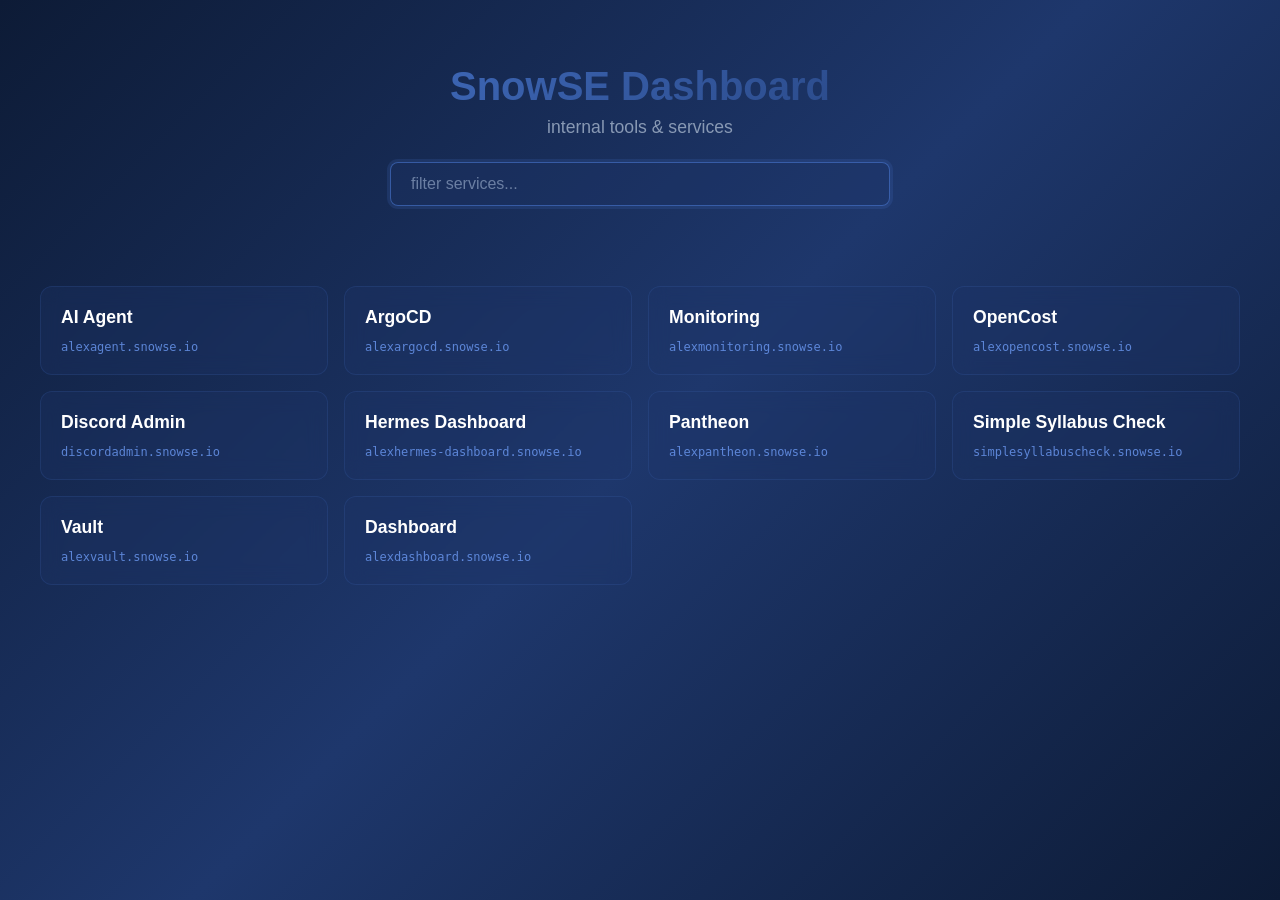
==== ai-office-server/kubernetes/alexDashboard/dashboard-files/index.html @ 29144fd3 "dashboard updates" ====
<!doctype html>
<html lang="en">
  <head>
    <meta charset="UTF-8" />
    <meta name="viewport" content="width=device-width, initial-scale=1.0" />
    <title>SnowSE Dashboard</title>
    <link rel="stylesheet" href="styles.css" />
  </head>
  <body>
    <div class="container">
      <header>
        <h1>SnowSE Dashboard</h1>
        <p>internal tools &amp; services</p>
        <input
          id="search-input"
          type="text"
          placeholder="filter services..."
          autocomplete="off"
          autofocus
        />
      </header>

      <div id="card-grid" class="grid"></div>
    </div>

    <script src="scripts.js" type="module"></script>
  </body>
</html>
---- ai-office-server/kubernetes/alexDashboard/dashboard-files/styles.css ----
* {
  margin: 0;
  padding: 0;
  box-sizing: border-box;
}

body {
  font-family:
    -apple-system, BlinkMacSystemFont, "Segoe UI", Roboto, Oxygen, Ubuntu,
    Cantarell, sans-serif;
  background: linear-gradient(135deg, #0d1b36, #1e376c, #0d1b36);
  min-height: 100vh;
  color: #e0e0e0;
  padding: 2rem;
}

.container {
  max-width: 1200px;
  margin: 0 auto;
}

header {
  text-align: center;
  margin-bottom: 3rem;
  padding: 2rem;
}

header h1 {
  font-size: 2.5rem;
  font-weight: 700;
  background: linear-gradient(135deg, #4a7ad4, #1e376c);
  -webkit-background-clip: text;
  -webkit-text-fill-color: transparent;
  background-clip: text;
  margin-bottom: 0.5rem;
}

header p {
  color: #8899b4;
  font-size: 1.1rem;
}

#search-input {
  display: block;
  margin: 1.5rem auto 0;
  padding: 0.75rem 1.25rem;
  width: min(500px, 80%);
  border: 1px solid rgba(74, 122, 212, 0.3);
  border-radius: 8px;
  background: rgba(30, 55, 108, 0.3);
  color: #e0e0e0;
  font-size: 1rem;
  font-family: inherit;
  outline: none;
  transition:
    border-color 0.2s ease,
    box-shadow 0.2s ease;
}

#search-input::placeholder {
  color: #6b7fa3;
}

#search-input:focus {
  border-color: rgba(74, 122, 212, 0.6);
  box-shadow: 0 0 0 3px rgba(74, 122, 212, 0.15);
}

.grid {
  display: grid;
  grid-template-columns: repeat(auto-fill, minmax(260px, 1fr));
  gap: 1rem;
}

.card {
  background: rgba(30, 55, 108, 0.3);
  backdrop-filter: blur(10px);
  border: 1px solid rgba(74, 122, 212, 0.15);
  border-radius: 12px;
  padding: 1.25rem;
  transition: all 0.3s ease;
  cursor: pointer;
  position: relative;
  overflow: hidden;
}

.card::before {
  content: "";
  position: absolute;
  top: 0;
  left: 0;
  right: 0;
  height: 2px;
  background: linear-gradient(90deg, #4a7ad4, #1e376c);
  opacity: 0;
  transition: opacity 0.3s ease;
}

.card:hover {
  transform: translateY(-3px);
  border-color: rgba(74, 122, 212, 0.3);
  box-shadow: 0 6px 24px rgba(30, 55, 108, 0.3);
  background: rgba(30, 55, 108, 0.45);
}

.card:hover::before {
  opacity: 1;
}

.card h3 {
  font-size: 1.1rem;
  font-weight: 600;
  margin-bottom: 0.75rem;
  color: #ffffff;
}

.card .url {
  font-size: 0.75rem;
  color: #6d9bf5;
  font-family: "SF Mono", "Fira Code", monospace;
  word-break: break-all;
  opacity: 0.8;
}
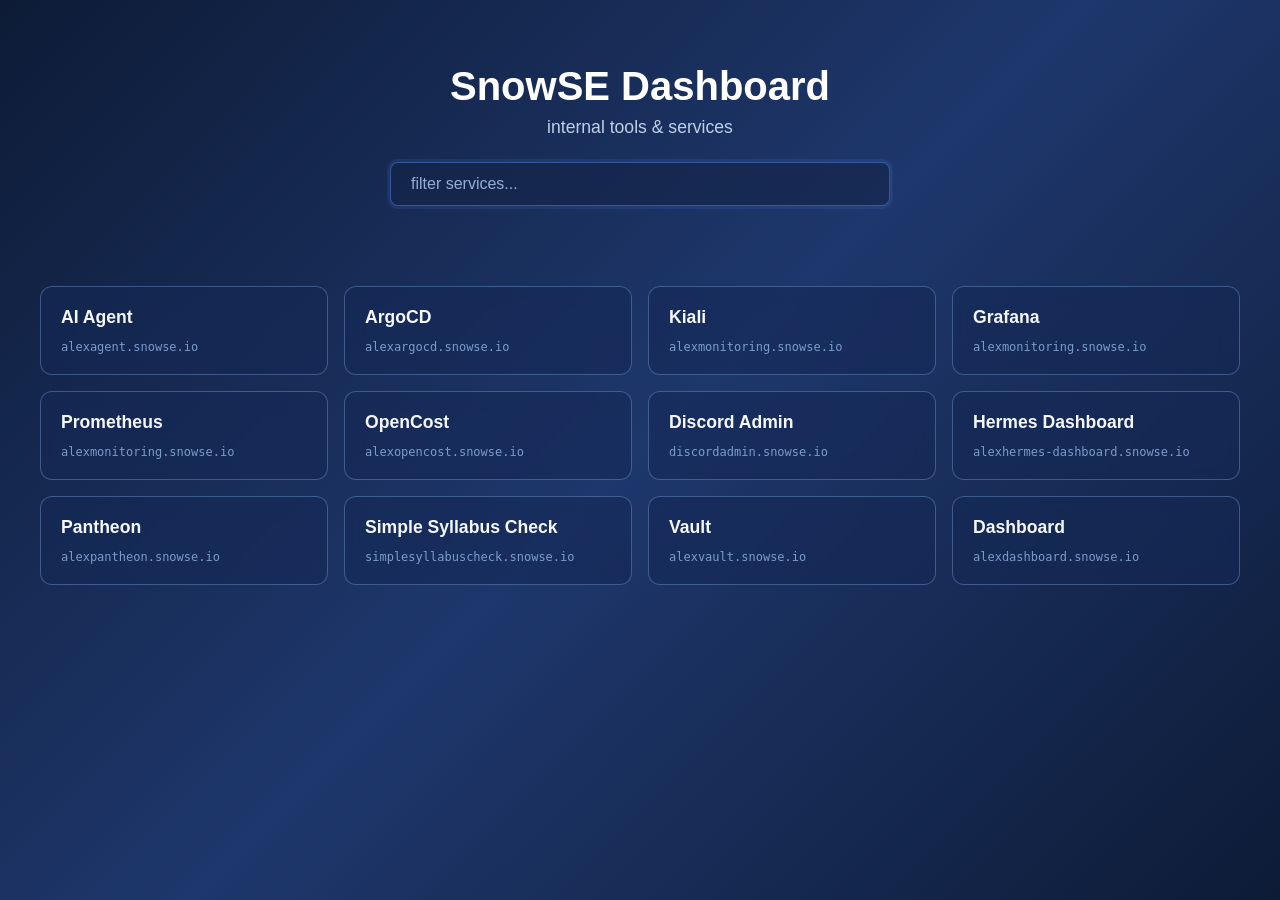
==== commit cd45ae53: "updates" ====
--- a/ai-office-server/kubernetes/alexDashboard/dashboard-files/index.html
+++ b/ai-office-server/kubernetes/alexDashboard/dashboard-files/index.html
@@ -4,7 +4,8 @@
     <meta charset="UTF-8" />
     <meta name="viewport" content="width=device-width, initial-scale=1.0" />
     <title>SnowSE Dashboard</title>
-    <link rel="stylesheet" href="styles.css" />
+    <link rel="stylesheet" href="styles.css?v=1" />
+    <script src="scripts.js?v=1" type="module"></script>
   </head>
   <body>
     <div class="container">
@@ -23,6 +24,5 @@
       <div id="card-grid" class="grid"></div>
     </div>
 
-    <script src="scripts.js" type="module"></script>
   </body>
 </html>
--- a/ai-office-server/kubernetes/alexDashboard/dashboard-files/styles.css
+++ b/ai-office-server/kubernetes/alexDashboard/dashboard-files/styles.css
@@ -28,15 +28,12 @@
 header h1 {
   font-size: 2.5rem;
   font-weight: 700;
-  background: linear-gradient(135deg, #4a7ad4, #1e376c);
-  -webkit-background-clip: text;
-  -webkit-text-fill-color: transparent;
-  background-clip: text;
+  color: #ffffff;
   margin-bottom: 0.5rem;
 }
 
 header p {
-  color: #8899b4;
+  color: #c0d0e8;
   font-size: 1.1rem;
 }
 
@@ -45,10 +42,10 @@
   margin: 1.5rem auto 0;
   padding: 0.75rem 1.25rem;
   width: min(500px, 80%);
-  border: 1px solid rgba(74, 122, 212, 0.3);
+  border: 1px solid rgba(140, 180, 240, 0.5);
   border-radius: 8px;
-  background: rgba(30, 55, 108, 0.3);
-  color: #e0e0e0;
+  background: rgba(20, 35, 70, 0.6);
+  color: #f0f4fa;
   font-size: 1rem;
   font-family: inherit;
   outline: none;
@@ -58,7 +55,7 @@
 }
 
 #search-input::placeholder {
-  color: #6b7fa3;
+  color: #94b0d0;
 }
 
 #search-input:focus {
@@ -73,9 +70,9 @@
 }
 
 .card {
-  background: rgba(30, 55, 108, 0.3);
+  background: rgba(20, 40, 85, 0.6);
   backdrop-filter: blur(10px);
-  border: 1px solid rgba(74, 122, 212, 0.15);
+  border: 1px solid rgba(140, 180, 240, 0.35);
   border-radius: 12px;
   padding: 1.25rem;
   transition: all 0.3s ease;
@@ -98,9 +95,9 @@
 
 .card:hover {
   transform: translateY(-3px);
-  border-color: rgba(74, 122, 212, 0.3);
-  box-shadow: 0 6px 24px rgba(30, 55, 108, 0.3);
-  background: rgba(30, 55, 108, 0.45);
+  border-color: rgba(140, 180, 240, 0.6);
+  box-shadow: 0 6px 24px rgba(30, 55, 108, 0.5);
+  background: rgba(25, 50, 100, 0.7);
 }
 
 .card:hover::before {
@@ -111,12 +108,12 @@
   font-size: 1.1rem;
   font-weight: 600;
   margin-bottom: 0.75rem;
-  color: #ffffff;
+  color: #f4f8fc;
 }
 
 .card .url {
   font-size: 0.75rem;
-  color: #6d9bf5;
+  color: #94b8e8;
   font-family: "SF Mono", "Fira Code", monospace;
   word-break: break-all;
   opacity: 0.8;
